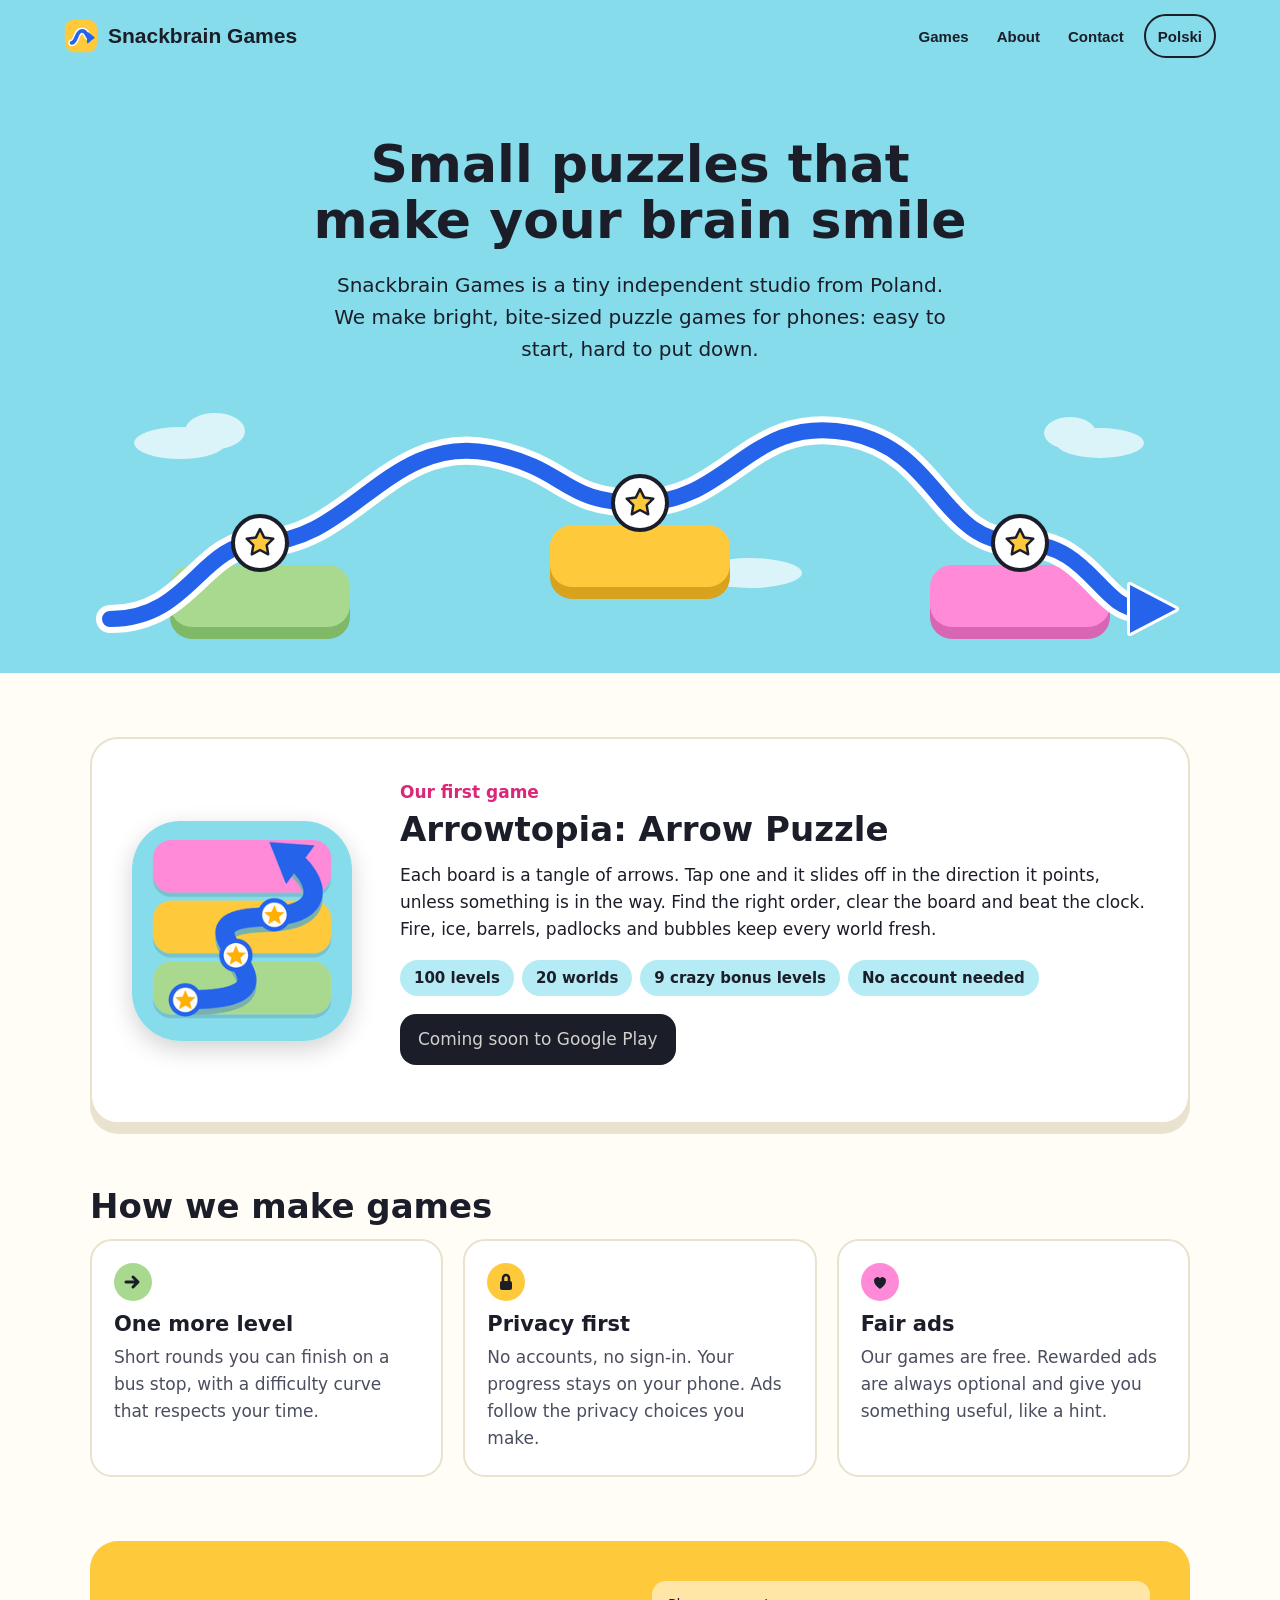
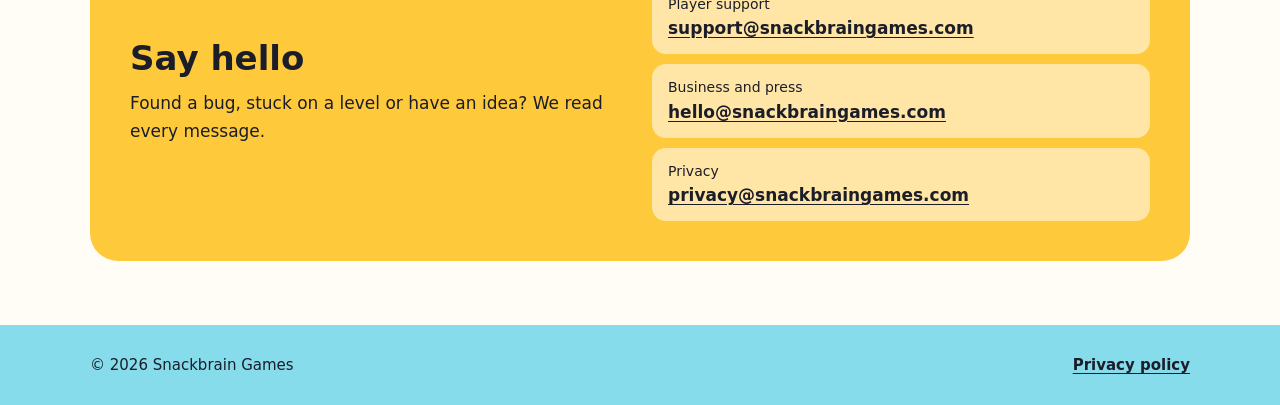
==== index.html @ 5afed2aa "Snackbrain Games website: home page, privacy policy (EN and PL), app-ads.txt placeholder Co-Authored" ====
<!DOCTYPE html>
<html lang="en">
<head>
<meta charset="utf-8">
<meta name="viewport" content="width=device-width, initial-scale=1">
<title>Snackbrain Games</title>
<meta name="description" content="Snackbrain Games makes small, friendly puzzle games for phones. Our first game: Arrowtopia: Arrow Puzzle.">
<link rel="icon" type="image/png" href="assets/favicon.png">
<link rel="stylesheet" href="assets/site.css">
</head>
<body>

<header class="top">
  <a class="brand" href="./">
    <svg viewBox="0 0 40 40" aria-hidden="true"><rect x="1" y="1" width="38" height="38" rx="11" fill="#FFC93C"/><path d="M9 28c6 0 5-14 12-14s5 8 9 8" fill="none" stroke="#fff" stroke-width="8" stroke-linecap="round"/><path d="M9 28c6 0 5-14 12-14s5 8 9 8" fill="none" stroke="#2563EB" stroke-width="4.5" stroke-linecap="round"/><path d="M28 16.5l7 5.5-7 5.5z" fill="#2563EB" stroke="#2563EB" stroke-width="2" stroke-linejoin="round"/></svg>
    Snackbrain Games
  </a>
  <nav aria-label="Main">
    <a href="#games"><span lang="en">Games</span><span lang="pl">Gry</span></a>
    <a href="#about"><span lang="en">About</span><span lang="pl">O nas</span></a>
    <a href="#contact"><span lang="en">Contact</span><span lang="pl">Kontakt</span></a>
    <button class="lang" id="lang" type="button"><span lang="en">Polski</span><span lang="pl">English</span></button>
  </nav>
</header>

<section class="hero">
  <h1><span lang="en">Small puzzles that make your brain smile</span><span lang="pl">Małe łamigłówki, przy których uśmiecha się mózg</span></h1>
  <p class="lead" lang="en">Snackbrain Games is a tiny independent studio from Poland. We make bright, bite-sized puzzle games for phones: easy to start, hard to put down.</p>
  <p class="lead" lang="pl">Snackbrain Games to małe, niezależne studio z Polski. Robimy kolorowe łamigłówki na telefon w małych porcjach: łatwo zacząć, trudno skończyć.</p>
  <svg class="map" viewBox="0 0 1100 300" role="img" aria-label="A winding blue cord connecting three game stages, ending in an arrow">
    <g fill="#fff" opacity=".7"><ellipse cx="90" cy="70" rx="46" ry="16"/><ellipse cx="125" cy="58" rx="30" ry="18"/><ellipse cx="660" cy="200" rx="52" ry="15"/><ellipse cx="1010" cy="70" rx="44" ry="15"/><ellipse cx="980" cy="60" rx="26" ry="16"/></g>
    <g>
      <rect x="80" y="200" width="180" height="66" rx="22" fill="#7FB866"/><rect x="80" y="192" width="180" height="62" rx="22" fill="#A9D98F"/>
      <rect x="460" y="160" width="180" height="66" rx="22" fill="#D9A21C"/><rect x="460" y="152" width="180" height="62" rx="22" fill="#FFC93C"/>
      <rect x="840" y="200" width="180" height="66" rx="22" fill="#D866B4"/><rect x="840" y="192" width="180" height="62" rx="22" fill="#FF8AD8"/>
    </g>
    <path class="cord" pathLength="1" d="M20,246 C100,246 110,170 170,170 C260,170 300,60 400,80 C480,96 470,130 550,130 C640,130 660,40 760,60 C850,78 850,170 930,170 C1000,170 1010,236 1050,236" fill="none" stroke="#fff" stroke-width="28" stroke-linecap="round"/>
    <path class="cord" pathLength="1" d="M20,246 C100,246 110,170 170,170 C260,170 300,60 400,80 C480,96 470,130 550,130 C640,130 660,40 760,60 C850,78 850,170 930,170 C1000,170 1010,236 1050,236" fill="none" stroke="#2563EB" stroke-width="16" stroke-linecap="round"/>
    <g class="tip"><path d="M1040,212 L1086,236 L1040,260 Z" fill="#2563EB" stroke="#fff" stroke-width="6" stroke-linejoin="round" paint-order="stroke"/></g>
    <defs><g id="node"><circle r="27" fill="#fff" stroke="#1B1D29" stroke-width="4"/><path d="M0,-14 L4.1,-5.6 13.3,-4.3 6.7,2.2 8.2,11.3 0,7 -8.2,11.3 -6.7,2.2 -13.3,-4.3 -4.1,-5.6Z" fill="#FFC93C" stroke="#1B1D29" stroke-width="2.5" stroke-linejoin="round"/></g></defs>
    <use href="#node" x="170" y="170"/><use href="#node" x="550" y="130"/><use href="#node" x="930" y="170"/>
  </svg>
</section>

<main>
<section class="band" id="games">
  <div class="wrap">
    <article class="game">
      <img src="assets/arrowtopia-icon-256.png" width="220" height="220" alt="Arrowtopia app icon">
      <div>
        <p class="kicker"><span lang="en">Our first game</span><span lang="pl">Nasza pierwsza gra</span></p>
        <h2>Arrowtopia: Arrow Puzzle</h2>
        <p lang="en">Each board is a tangle of arrows. Tap one and it slides off in the direction it points, unless something is in the way. Find the right order, clear the board and beat the clock. Fire, ice, barrels, padlocks and bubbles keep every world fresh.</p>
        <p lang="pl">Każda plansza to plątanina strzałek. Stuknij jedną, a wysunie się w kierunku, który wskazuje, chyba że coś stoi jej na drodze. Znajdź właściwą kolejność, wyczyść planszę i zdąż przed czasem. Ogień, lód, beczki, kłódki i bańki sprawiają, że każdy świat jest inny.</p>
        <ul class="chips">
          <li lang="en">100 levels</li><li lang="pl">100 poziomów</li>
          <li lang="en">20 worlds</li><li lang="pl">20 światów</li>
          <li lang="en">9 crazy bonus levels</li><li lang="pl">9 szalonych bonusów</li>
          <li lang="en">No account needed</li><li lang="pl">Bez zakładania konta</li>
        </ul>
        <p class="soon"><span lang="en">Coming soon to Google Play</span><span lang="pl">Wkrótce w Google Play</span></p>
      </div>
    </article>
  </div>
</section>

<section class="band" id="about" style="padding-top:0">
  <div class="wrap">
    <h2><span lang="en">How we make games</span><span lang="pl">Jak robimy gry</span></h2>
    <div class="cols">
      <div class="pill">
        <div class="dot" style="background:#A9D98F"><svg width="20" height="20" viewBox="0 0 20 20" aria-hidden="true"><path d="M3 10h11M10 5l5 5-5 5" fill="none" stroke="#1B1D29" stroke-width="3" stroke-linecap="round" stroke-linejoin="round"/></svg></div>
        <h3><span lang="en">One more level</span><span lang="pl">Jeszcze jeden poziom</span></h3>
        <p lang="en">Short rounds you can finish on a bus stop, with a difficulty curve that respects your time.</p>
        <p lang="pl">Krótkie rundy na jeden przystanek i poziom trudności, który szanuje Twój czas.</p>
      </div>
      <div class="pill">
        <div class="dot" style="background:#FFC93C"><svg width="20" height="20" viewBox="0 0 20 20" aria-hidden="true"><rect x="4" y="9" width="12" height="9" rx="2" fill="#1B1D29"/><path d="M7 9V6a3 3 0 0 1 6 0v3" fill="none" stroke="#1B1D29" stroke-width="2.5"/></svg></div>
        <h3><span lang="en">Privacy first</span><span lang="pl">Prywatność na pierwszym miejscu</span></h3>
        <p lang="en">No accounts, no sign-in. Your progress stays on your phone. Ads follow the privacy choices you make.</p>
        <p lang="pl">Bez kont i logowania. Postępy zostają na Twoim telefonie. Reklamy respektują Twoje wybory dotyczące prywatności.</p>
      </div>
      <div class="pill">
        <div class="dot" style="background:#FF8AD8"><svg width="20" height="20" viewBox="0 0 20 20" aria-hidden="true"><path d="M10 17s-6-3.8-6-8.2A3.3 3.3 0 0 1 10 6.6a3.3 3.3 0 0 1 6 2.2C16 13.2 10 17 10 17z" fill="#1B1D29"/></svg></div>
        <h3><span lang="en">Fair ads</span><span lang="pl">Uczciwe reklamy</span></h3>
        <p lang="en">Our games are free. Rewarded ads are always optional and give you something useful, like a hint.</p>
        <p lang="pl">Nasze gry są darmowe. Reklamy z nagrodą są zawsze opcjonalne i dają coś przydatnego, np. podpowiedź.</p>
      </div>
    </div>
  </div>
</section>

<section class="band" id="contact" style="padding-top:0">
  <div class="wrap contact">
    <div>
      <h2><span lang="en">Say hello</span><span lang="pl">Napisz do nas</span></h2>
      <p lang="en">Found a bug, stuck on a level or have an idea? We read every message.</p>
      <p lang="pl">Znalazłeś błąd, utknąłeś na poziomie albo masz pomysł? Czytamy każdą wiadomość.</p>
    </div>
    <div class="mail">
      <div><b lang="en">Player support</b><b lang="pl">Pomoc dla graczy</b><a href="mailto:support@snackbraingames.com">support@snackbraingames.com</a></div>
      <div><b lang="en">Business and press</b><b lang="pl">Współpraca i media</b><a href="mailto:hello@snackbraingames.com">hello@snackbraingames.com</a></div>
      <div><b lang="en">Privacy</b><b lang="pl">Prywatność</b><a href="mailto:privacy@snackbraingames.com">privacy@snackbraingames.com</a></div>
    </div>
  </div>
</section>
</main>

<footer>
  <div class="wrap">
    <span>© 2026 Snackbrain Games</span>
    <a href="privacy.html"><span lang="en">Privacy policy</span><span lang="pl">Polityka prywatności</span></a>
  </div>
</footer>

<script>
{
  const root = document.documentElement;
  let q = null;
  try { q = new URLSearchParams(location.search).get('lang'); } catch (e) {}
  const nav = (navigator.language || 'en').toLowerCase();
  const set = l => { root.lang = l; };
  set(q === 'pl' || q === 'en' ? q : nav.startsWith('pl') ? 'pl' : 'en');
  document.getElementById('lang').addEventListener('click', () => {
    set(root.lang === 'pl' ? 'en' : 'pl');
    try { history.replaceState(null, '', '?lang=' + root.lang + location.hash); } catch (e) {}
  });
}
</script>
</body>
</html>
---- assets/site.css ----
/*
VOICE: cheerful, small and honest, like the game itself: short sentences, no hype.
IDEA: the site behaves like Arrowtopia's level map: one blue cord winds through stops (game, about, contact).
PICTURE: a sky band with stage trays and a winding cord that draws itself and ends in an arrow tip.
COLOUR and TYPE: sky #86DCEB dominant, sunny #FFC93C support, pink #DB2777 accent, ink #1B1D29; Fredoka titles, Nunito text.
LAYOUT: full-width sky hero with a centred title above the map, then cream bands up to 1100px, stacked on phones.
*/
@font-face{font-family:Fredoka;font-weight:600;font-display:swap;src:url(../fonts/fredoka-latin-600-normal.woff2) format("woff2");unicode-range:U+0000-00FF,U+0131,U+0152-0153,U+02BB-02BC,U+02C6,U+02DA,U+02DC,U+0304,U+0308,U+0329,U+2000-206F,U+20AC,U+2122,U+2191,U+2193,U+2212,U+2215,U+FEFF,U+FFFD}
@font-face{font-family:Fredoka;font-weight:600;font-display:swap;src:url(../fonts/fredoka-latin-ext-600-normal.woff2) format("woff2");unicode-range:U+0100-02BA,U+02BD-02C5,U+02C7-02CC,U+02CE-02D7,U+02DD-02FF,U+0304,U+0308,U+0329,U+1D00-1DBF,U+1E00-1E9F,U+1EF2-1EFF,U+2020,U+20A0-20AB,U+20AD-20C0,U+2113,U+2C60-2C7F,U+A720-A7FF}
@font-face{font-family:Nunito;font-weight:400;font-display:swap;src:url(../fonts/nunito-latin-400-normal.woff2) format("woff2");unicode-range:U+0000-00FF,U+0131,U+0152-0153,U+02BB-02BC,U+02C6,U+02DA,U+02DC,U+0304,U+0308,U+0329,U+2000-206F,U+20AC,U+2122,U+2191,U+2193,U+2212,U+2215,U+FEFF,U+FFFD}
@font-face{font-family:Nunito;font-weight:400;font-display:swap;src:url(../fonts/nunito-latin-ext-400-normal.woff2) format("woff2");unicode-range:U+0100-02BA,U+02BD-02C5,U+02C7-02CC,U+02CE-02D7,U+02DD-02FF,U+0304,U+0308,U+0329,U+1D00-1DBF,U+1E00-1E9F,U+1EF2-1EFF,U+2020,U+20A0-20AB,U+20AD-20C0,U+2113,U+2C60-2C7F,U+A720-A7FF}
@font-face{font-family:Nunito;font-weight:700;font-display:swap;src:url(../fonts/nunito-latin-700-normal.woff2) format("woff2");unicode-range:U+0000-00FF,U+0131,U+0152-0153,U+02BB-02BC,U+02C6,U+02DA,U+02DC,U+0304,U+0308,U+0329,U+2000-206F,U+20AC,U+2122,U+2191,U+2193,U+2212,U+2215,U+FEFF,U+FFFD}
@font-face{font-family:Nunito;font-weight:700;font-display:swap;src:url(../fonts/nunito-latin-ext-700-normal.woff2) format("woff2");unicode-range:U+0100-02BA,U+02BD-02C5,U+02C7-02CC,U+02CE-02D7,U+02DD-02FF,U+0304,U+0308,U+0329,U+1D00-1DBF,U+1E00-1E9F,U+1EF2-1EFF,U+2020,U+20A0-20AB,U+20AD-20C0,U+2113,U+2C60-2C7F,U+A720-A7FF}

:root{color-scheme:light dark;
  --sky:light-dark(#86DCEB,#173F52);--sky2:light-dark(#B5EBF4,#1F5268);
  --bg:light-dark(#FFFDF6,#10202B);--card:light-dark(#fff,#18303D);--line:light-dark(#E8E2CF,#2A4757);
  --ink:light-dark(#1B1D29,#EEF6F8);--soft:light-dark(#4A4E5E,#B4C7CF);
  --sun:#FFC93C;--pink:light-dark(#DB2777,#FF7AB8);--blue:light-dark(#2563EB,#6FA0FF);--teal:#0F8F84;--green:#A9D98F}
:root[data-theme=light]{color-scheme:light}:root[data-theme=dark]{color-scheme:dark}
*{box-sizing:border-box;min-width:0}
html{scroll-padding-top:24px}
body{margin:0;background:var(--bg);color:var(--ink);font:17px/1.6 Nunito,ui-rounded,system-ui,sans-serif;overflow-x:clip}
h1,h2,h3{font-family:Fredoka,ui-rounded,system-ui,sans-serif;font-weight:600;line-height:1.08;text-wrap:balance;margin:0 0 .4em}
h1{font-size:clamp(34px,6vw,52px)}h2{font-size:clamp(26px,4vw,34px)}h3{font-size:21px}
p{margin:0 0 1em}a{color:var(--blue);text-underline-offset:3px}a:hover{color:var(--pink)}
:focus-visible{outline:3px solid var(--pink);outline-offset:3px;border-radius:6px}
.wrap{max-width:1100px;margin:0 auto}
.band{padding:clamp(32px,5vw,72px) max(5vw,16px)}

/* top bar */
.top{display:flex;align-items:center;justify-content:space-between;gap:12px;flex-wrap:wrap;padding:14px max(5vw,16px);background:var(--sky)}
.brand{display:flex;align-items:center;gap:10px;font:600 21px Fredoka,ui-rounded,sans-serif;color:var(--ink);text-decoration:none}
.brand svg{width:34px;height:34px;flex:none}
.top nav{display:flex;gap:4px;flex-wrap:wrap;align-items:center}
.top nav a,.lang{font:700 15px Nunito,sans-serif;color:var(--ink);text-decoration:none;padding:10px 12px;border-radius:999px;min-height:44px;display:inline-flex;align-items:center}
.top nav a:hover{background:var(--sky2);color:var(--ink)}
.lang{border:2px solid var(--ink);background:transparent;cursor:pointer;margin-left:4px}
.lang:hover{background:var(--ink);color:var(--sky)}

/* hero */
.hero{background:var(--sky);text-align:center;padding:clamp(28px,5vw,64px) max(5vw,16px) 0}
.hero p.lead{font-size:clamp(17px,2.2vw,20px);max-width:620px;margin:0 auto 8px;color:var(--ink)}
.map{display:block;width:100%;max-width:1100px;height:auto;margin:0 auto}
.cord{stroke-dasharray:1;stroke-dashoffset:0;animation:draw 2.4s ease-out both}
.tip{animation:pop .4s 2.2s ease-out both}
@keyframes draw{from{stroke-dashoffset:1}to{stroke-dashoffset:0}}
@keyframes pop{from{opacity:0;transform:translateX(-14px)}to{opacity:1;transform:none}}
@media (prefers-reduced-motion:reduce){.cord,.tip{animation:none}}

/* game */
.game{display:grid;grid-template-columns:minmax(0,220px) minmax(0,1fr);gap:clamp(20px,4vw,48px);align-items:center;background:var(--card);border:2px solid var(--line);border-radius:28px;padding:clamp(20px,4vw,40px);box-shadow:0 10px 0 var(--line)}
.game img{width:100%;max-width:220px;aspect-ratio:1;border-radius:22%;box-shadow:0 8px 24px rgb(0 0 0/.18);display:block;margin:0 auto}
.kicker{font-weight:700;color:var(--pink);margin:0 0 .3em}
.chips{display:flex;flex-wrap:wrap;gap:8px;margin:0 0 18px;padding:0;list-style:none}
.chips li{background:var(--sky2);border-radius:999px;padding:6px 14px;font-weight:700;font-size:15px;white-space:nowrap}
.soon{display:inline-flex;align-items:center;gap:10px;background:var(--ink);color:var(--bg);border-radius:16px;padding:12px 18px;font-weight:700;min-height:48px}
.soon span{font-weight:400;opacity:.8}

/* about and contact */
.cols{display:grid;grid-template-columns:repeat(3,minmax(0,1fr));gap:20px}
.pill{background:var(--card);border:2px solid var(--line);border-radius:22px;padding:22px}
.pill .dot{width:38px;height:38px;border-radius:50%;display:grid;place-items:center;margin-bottom:12px}
.pill p{color:var(--soft);margin:0}
.contact{background:var(--sun);color:#1B1D29;border-radius:28px;padding:clamp(22px,4vw,40px);display:grid;grid-template-columns:minmax(0,1fr) minmax(0,1fr);gap:24px;align-items:center}
.contact a{color:#1B1D29;font-weight:700}
.mail{display:grid;gap:10px}
.mail div{background:rgb(255 255 255/.55);border-radius:14px;padding:12px 16px}
.mail b{display:block;font-size:14px;font-weight:400}
.mail a{overflow-wrap:anywhere}

/* footer */
footer{background:var(--sky);padding:28px max(5vw,16px);font-size:15px}
footer .wrap{display:flex;justify-content:space-between;gap:12px;flex-wrap:wrap}
footer a{color:var(--ink);font-weight:700}

/* language switch */
html:not(.both):not([lang=pl]) [lang=pl]:not(html),html:not(.both)[lang=pl] [lang=en]:not(html){display:none!important}

/* policy page */
.doc{max-width:760px;margin:0 auto}
.doc h2{margin-top:1.6em}.doc h3{margin-top:1.3em}
.doc ul{padding-left:1.2em}.doc li{margin:.3em 0}
.summary{background:var(--sky2);border-radius:22px;padding:20px 24px;margin:20px 0}
.summary ul{margin:0}
.toc{display:flex;gap:8px;flex-wrap:wrap;margin:12px 0 0}
.toc a{background:var(--card);border:2px solid var(--line);border-radius:999px;padding:8px 16px;text-decoration:none;font-weight:700;color:var(--ink);min-height:44px;display:inline-flex;align-items:center}
.meta{color:var(--soft);font-size:15px}
hr{border:0;border-top:2px dashed var(--line);margin:56px 0}

@media (max-width:760px){
  .game{grid-template-columns:minmax(0,1fr);text-align:center}
  .chips{justify-content:center}
  .cols,.contact{grid-template-columns:minmax(0,1fr)}
}
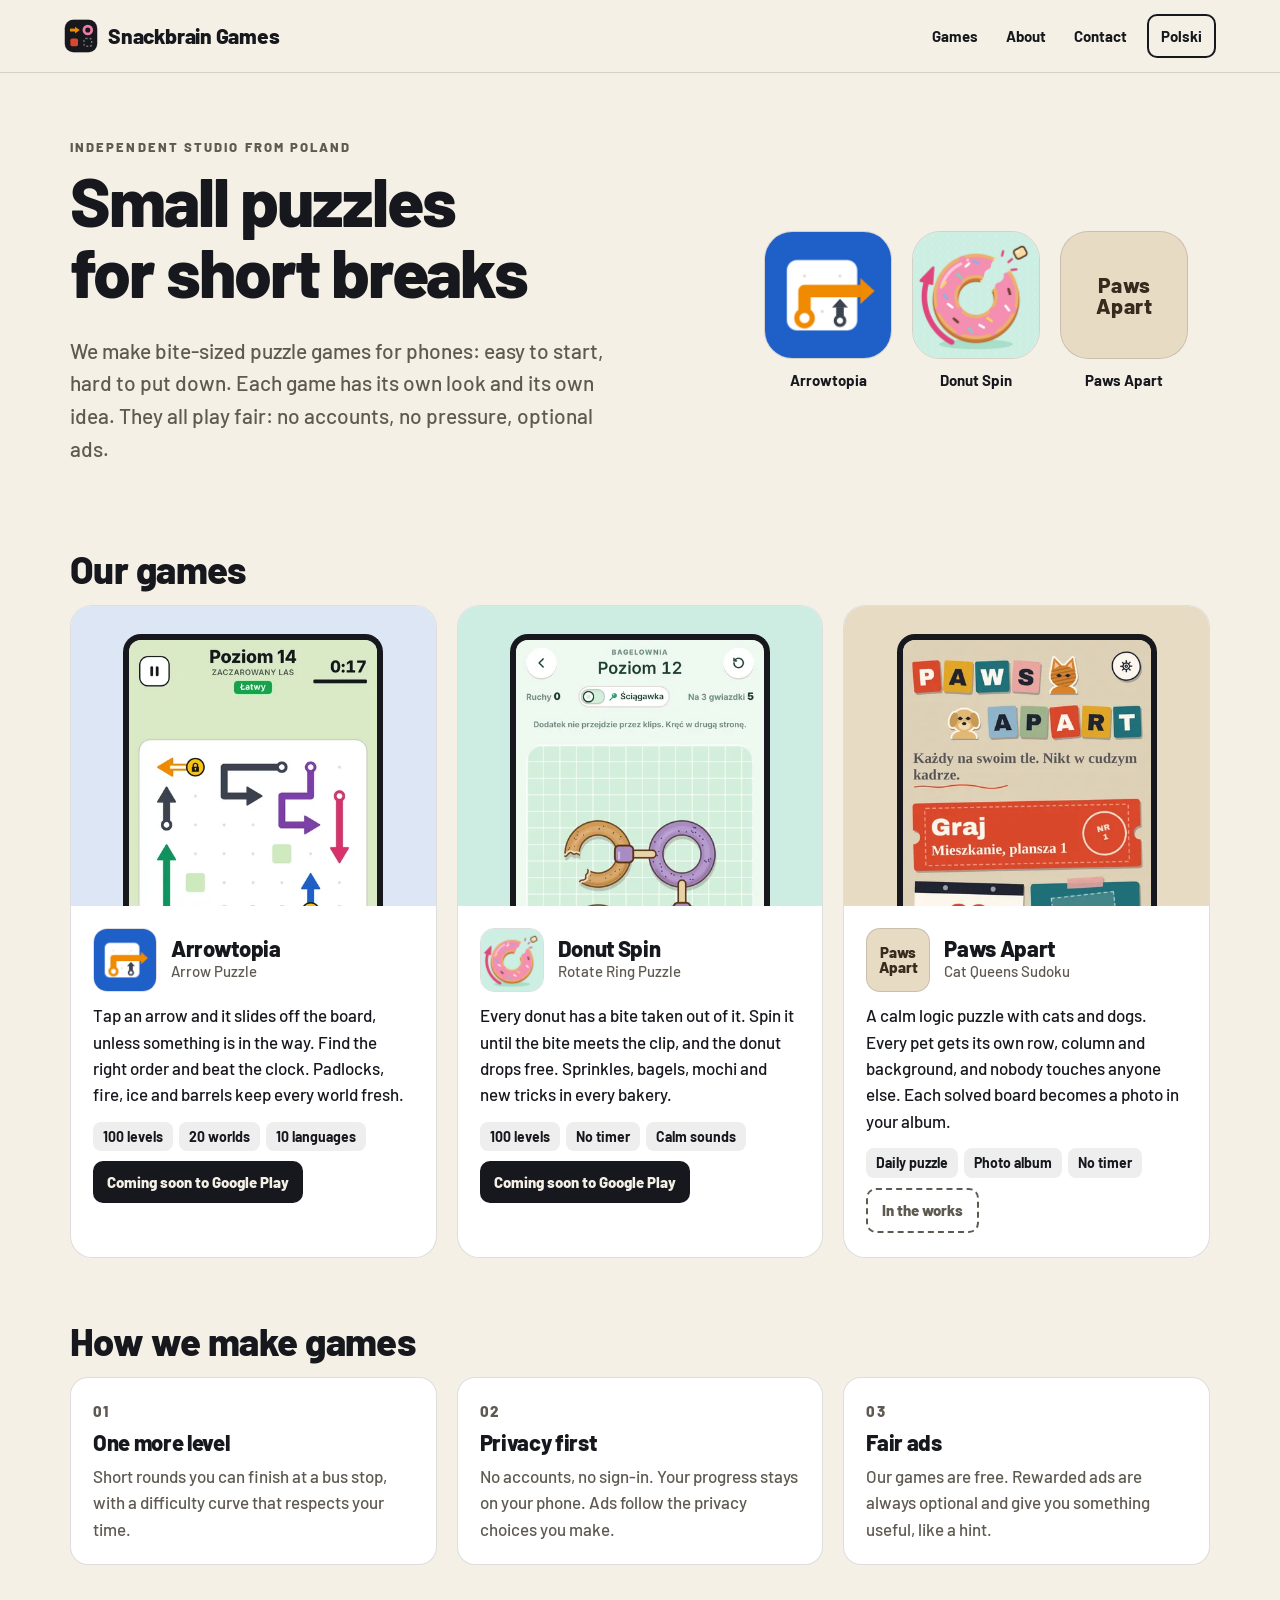
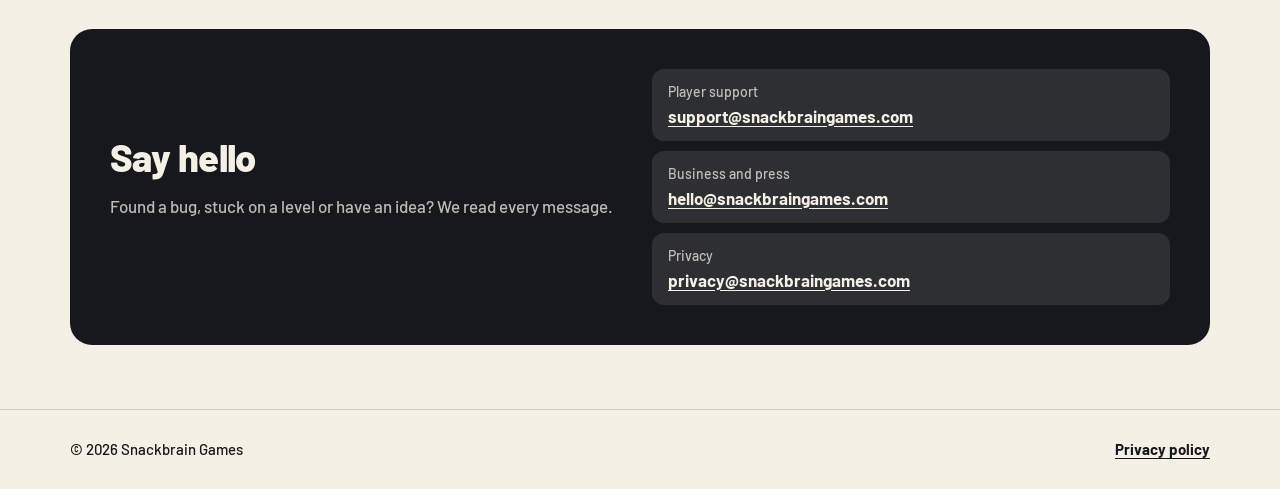
==== commit 48441517: "Studio site for three games: Arrowtopia, Donut Spin, Paws Apart; plain paper frame, each card in its" ====
--- a/index.html
+++ b/index.html
@@ -4,7 +4,7 @@
 <meta charset="utf-8">
 <meta name="viewport" content="width=device-width, initial-scale=1">
 <title>Snackbrain Games</title>
-<meta name="description" content="Snackbrain Games makes small, friendly puzzle games for phones. Our first game: Arrowtopia: Arrow Puzzle.">
+<meta name="description" content="Snackbrain Games makes small puzzle games for phones: Arrowtopia, Donut Spin and Paws Apart.">
 <link rel="icon" type="image/png" href="assets/favicon.png">
 <link rel="stylesheet" href="assets/site.css">
 </head>
@@ -12,7 +12,7 @@
 
 <header class="top">
   <a class="brand" href="./">
-    <svg viewBox="0 0 40 40" aria-hidden="true"><rect x="1" y="1" width="38" height="38" rx="11" fill="#FFC93C"/><path d="M9 28c6 0 5-14 12-14s5 8 9 8" fill="none" stroke="#fff" stroke-width="8" stroke-linecap="round"/><path d="M9 28c6 0 5-14 12-14s5 8 9 8" fill="none" stroke="#2563EB" stroke-width="4.5" stroke-linecap="round"/><path d="M28 16.5l7 5.5-7 5.5z" fill="#2563EB" stroke="#2563EB" stroke-width="2" stroke-linejoin="round"/></svg>
+    <svg viewBox="0 0 40 40" aria-hidden="true"><rect x="1" y="1" width="38" height="38" rx="10" fill="#16181D"/><path d="M7 13h7" stroke="#F08A00" stroke-width="3.4"/><path d="M13 9l5.5 4-5.5 4z" fill="#F08A00"/><circle cx="28" cy="13" r="4.6" fill="none" stroke="#F07AA6" stroke-width="3.2"/><rect x="7.5" y="23" width="9" height="9" rx="2" fill="#D9472F"/><rect x="23.5" y="23" width="9" height="9" rx="2" fill="none" stroke="#6B6F78" stroke-width="1.6" stroke-dasharray="2.4 2"/></svg>
     Snackbrain Games
   </a>
   <nav aria-label="Main">
@@ -23,44 +23,62 @@
   </nav>
 </header>
 
-<section class="hero">
-  <h1><span lang="en">Small puzzles that make your brain smile</span><span lang="pl">Małe łamigłówki, przy których uśmiecha się mózg</span></h1>
-  <p class="lead" lang="en">Snackbrain Games is a tiny independent studio from Poland. We make bright, bite-sized puzzle games for phones: easy to start, hard to put down.</p>
-  <p class="lead" lang="pl">Snackbrain Games to małe, niezależne studio z Polski. Robimy kolorowe łamigłówki na telefon w małych porcjach: łatwo zacząć, trudno skończyć.</p>
-  <svg class="map" viewBox="0 0 1100 300" role="img" aria-label="A winding blue cord connecting three game stages, ending in an arrow">
-    <g fill="#fff" opacity=".7"><ellipse cx="90" cy="70" rx="46" ry="16"/><ellipse cx="125" cy="58" rx="30" ry="18"/><ellipse cx="660" cy="200" rx="52" ry="15"/><ellipse cx="1010" cy="70" rx="44" ry="15"/><ellipse cx="980" cy="60" rx="26" ry="16"/></g>
-    <g>
-      <rect x="80" y="200" width="180" height="66" rx="22" fill="#7FB866"/><rect x="80" y="192" width="180" height="62" rx="22" fill="#A9D98F"/>
-      <rect x="460" y="160" width="180" height="66" rx="22" fill="#D9A21C"/><rect x="460" y="152" width="180" height="62" rx="22" fill="#FFC93C"/>
-      <rect x="840" y="200" width="180" height="66" rx="22" fill="#D866B4"/><rect x="840" y="192" width="180" height="62" rx="22" fill="#FF8AD8"/>
-    </g>
-    <path class="cord" pathLength="1" d="M20,246 C100,246 110,170 170,170 C260,170 300,60 400,80 C480,96 470,130 550,130 C640,130 660,40 760,60 C850,78 850,170 930,170 C1000,170 1010,236 1050,236" fill="none" stroke="#fff" stroke-width="28" stroke-linecap="round"/>
-    <path class="cord" pathLength="1" d="M20,246 C100,246 110,170 170,170 C260,170 300,60 400,80 C480,96 470,130 550,130 C640,130 660,40 760,60 C850,78 850,170 930,170 C1000,170 1010,236 1050,236" fill="none" stroke="#2563EB" stroke-width="16" stroke-linecap="round"/>
-    <g class="tip"><path d="M1040,212 L1086,236 L1040,260 Z" fill="#2563EB" stroke="#fff" stroke-width="6" stroke-linejoin="round" paint-order="stroke"/></g>
-    <defs><g id="node"><circle r="27" fill="#fff" stroke="#1B1D29" stroke-width="4"/><path d="M0,-14 L4.1,-5.6 13.3,-4.3 6.7,2.2 8.2,11.3 0,7 -8.2,11.3 -6.7,2.2 -13.3,-4.3 -4.1,-5.6Z" fill="#FFC93C" stroke="#1B1D29" stroke-width="2.5" stroke-linejoin="round"/></g></defs>
-    <use href="#node" x="170" y="170"/><use href="#node" x="550" y="130"/><use href="#node" x="930" y="170"/>
-  </svg>
+<main>
+<section class="band">
+  <div class="wrap hero">
+    <div>
+      <p class="kicker"><span lang="en">Independent studio from Poland</span><span lang="pl">Niezależne studio z Polski</span></p>
+      <h1><span lang="en">Small puzzles for short breaks</span><span lang="pl">Małe łamigłówki na krótkie przerwy</span></h1>
+      <p class="lead" lang="en">We make bite-sized puzzle games for phones: easy to start, hard to put down. Each game has its own look and its own idea. They all play fair: no accounts, no pressure, optional ads.</p>
+      <p class="lead" lang="pl">Robimy łamigłówki na telefon w małych porcjach: łatwo zacząć, trudno skończyć. Każda gra ma swój wygląd i swój pomysł. Wszystkie grają fair: bez kont, bez presji, reklamy z wyboru.</p>
+    </div>
+    <div class="shelf" aria-label="Our games">
+      <a href="#arrowtopia"><img src="assets/arrowtopia-icon-256.png" alt="">Arrowtopia</a>
+      <a href="#donutspin"><img src="assets/donutspin-icon-256.png" alt="">Donut Spin</a>
+      <a href="#pawsapart"><span class="tile">Paws<br>Apart</span>Paws Apart</a>
+    </div>
+  </div>
 </section>
 
-<main>
-<section class="band" id="games">
+<section class="band" id="games" style="padding-top:0">
   <div class="wrap">
-    <article class="game">
-      <img src="assets/arrowtopia-icon-256.png" width="220" height="220" alt="Arrowtopia app icon">
-      <div>
-        <p class="kicker"><span lang="en">Our first game</span><span lang="pl">Nasza pierwsza gra</span></p>
-        <h2>Arrowtopia: Arrow Puzzle</h2>
-        <p lang="en">Each board is a tangle of arrows. Tap one and it slides off in the direction it points, unless something is in the way. Find the right order, clear the board and beat the clock. Fire, ice, barrels, padlocks and bubbles keep every world fresh.</p>
-        <p lang="pl">Każda plansza to plątanina strzałek. Stuknij jedną, a wysunie się w kierunku, który wskazuje, chyba że coś stoi jej na drodze. Znajdź właściwą kolejność, wyczyść planszę i zdąż przed czasem. Ogień, lód, beczki, kłódki i bańki sprawiają, że każdy świat jest inny.</p>
-        <ul class="chips">
-          <li lang="en">100 levels</li><li lang="pl">100 poziomów</li>
-          <li lang="en">20 worlds</li><li lang="pl">20 światów</li>
-          <li lang="en">9 crazy bonus levels</li><li lang="pl">9 szalonych bonusów</li>
-          <li lang="en">No account needed</li><li lang="pl">Bez zakładania konta</li>
-        </ul>
-        <p class="soon"><span lang="en">Coming soon to Google Play</span><span lang="pl">Wkrótce w Google Play</span></p>
-      </div>
-    </article>
+    <h2><span lang="en">Our games</span><span lang="pl">Nasze gry</span></h2>
+    <div class="games">
+
+      <article class="game" id="arrowtopia" style="--g:#DCE6F4">
+        <div class="stage"><img class="shot" src="assets/arrowtopia-shot.webp" width="390" height="650" alt="Arrowtopia: a board of coloured arrows, padlocks and keys"></div>
+        <div class="body">
+          <div class="head"><img src="assets/arrowtopia-icon-256.png" width="64" height="64" alt=""><div><h3>Arrowtopia</h3><p class="sub">Arrow Puzzle</p></div></div>
+          <p lang="en">Tap an arrow and it slides off the board, unless something is in the way. Find the right order and beat the clock. Padlocks, fire, ice and barrels keep every world fresh.</p>
+          <p lang="pl">Stuknij strzałkę, a wyleci z planszy, chyba że coś stoi jej na drodze. Znajdź właściwą kolejność i zdąż przed czasem. Kłódki, ogień, lód i beczki sprawiają, że każdy świat jest inny.</p>
+          <ul class="chips"><li lang="en">100 levels</li><li lang="pl">100 poziomów</li><li lang="en">20 worlds</li><li lang="pl">20 światów</li><li lang="en">10 languages</li><li lang="pl">10 języków</li></ul>
+          <p class="status soon"><span lang="en">Coming soon to Google Play</span><span lang="pl">Wkrótce w Google Play</span></p>
+        </div>
+      </article>
+
+      <article class="game" id="donutspin" style="--g:#CDEDE3">
+        <div class="stage"><img class="shot" src="assets/donutspin-shot.webp" width="390" height="650" alt="Donut Spin: donuts held by clips on a mint board"></div>
+        <div class="body">
+          <div class="head"><img src="assets/donutspin-icon-256.png" width="64" height="64" alt=""><div><h3>Donut Spin</h3><p class="sub">Rotate Ring Puzzle</p></div></div>
+          <p lang="en">Every donut has a bite taken out of it. Spin it until the bite meets the clip, and the donut drops free. Sprinkles, bagels, mochi and new tricks in every bakery.</p>
+          <p lang="pl">Każdy pączek jest nadgryziony. Kręć nim, aż ugryzienie trafi na klips, a pączek się uwolni. Posypki, bajgle, mochi i nowe sztuczki w każdej piekarni.</p>
+          <ul class="chips"><li lang="en">100 levels</li><li lang="pl">100 poziomów</li><li lang="en">No timer</li><li lang="pl">Bez zegara</li><li lang="en">Calm sounds</li><li lang="pl">Spokojne dźwięki</li></ul>
+          <p class="status soon"><span lang="en">Coming soon to Google Play</span><span lang="pl">Wkrótce w Google Play</span></p>
+        </div>
+      </article>
+
+      <article class="game" id="pawsapart" style="--g:#E7DBC4">
+        <div class="stage"><img class="shot" src="assets/pawsapart-shot.webp" width="390" height="650" alt="Paws Apart: the paper cut-out start screen with a cat and a dog"></div>
+        <div class="body">
+          <div class="head"><span class="tile">Paws<br>Apart</span><div><h3>Paws Apart</h3><p class="sub">Cat Queens Sudoku</p></div></div>
+          <p lang="en">A calm logic puzzle with cats and dogs. Every pet gets its own row, column and background, and nobody touches anyone else. Each solved board becomes a photo in your album.</p>
+          <p lang="pl">Spokojna łamigłówka logiczna z kotami i psami. Każdy zwierzak dostaje swój wiersz, kolumnę i tło, i nikt nikogo nie dotyka. Każda rozwiązana plansza staje się zdjęciem w albumie.</p>
+          <ul class="chips"><li lang="en">Daily puzzle</li><li lang="pl">Zagadka dnia</li><li lang="en">Photo album</li><li lang="pl">Album zdjęć</li><li lang="en">No timer</li><li lang="pl">Bez zegara</li></ul>
+          <p class="status dev"><span lang="en">In the works</span><span lang="pl">W przygotowaniu</span></p>
+        </div>
+      </article>
+
+    </div>
   </div>
 </section>
 
@@ -69,19 +87,19 @@
     <h2><span lang="en">How we make games</span><span lang="pl">Jak robimy gry</span></h2>
     <div class="cols">
       <div class="pill">
-        <div class="dot" style="background:#A9D98F"><svg width="20" height="20" viewBox="0 0 20 20" aria-hidden="true"><path d="M3 10h11M10 5l5 5-5 5" fill="none" stroke="#1B1D29" stroke-width="3" stroke-linecap="round" stroke-linejoin="round"/></svg></div>
+        <div class="num">01</div>
         <h3><span lang="en">One more level</span><span lang="pl">Jeszcze jeden poziom</span></h3>
-        <p lang="en">Short rounds you can finish on a bus stop, with a difficulty curve that respects your time.</p>
+        <p lang="en">Short rounds you can finish at a bus stop, with a difficulty curve that respects your time.</p>
         <p lang="pl">Krótkie rundy na jeden przystanek i poziom trudności, który szanuje Twój czas.</p>
       </div>
       <div class="pill">
-        <div class="dot" style="background:#FFC93C"><svg width="20" height="20" viewBox="0 0 20 20" aria-hidden="true"><rect x="4" y="9" width="12" height="9" rx="2" fill="#1B1D29"/><path d="M7 9V6a3 3 0 0 1 6 0v3" fill="none" stroke="#1B1D29" stroke-width="2.5"/></svg></div>
+        <div class="num">02</div>
         <h3><span lang="en">Privacy first</span><span lang="pl">Prywatność na pierwszym miejscu</span></h3>
         <p lang="en">No accounts, no sign-in. Your progress stays on your phone. Ads follow the privacy choices you make.</p>
         <p lang="pl">Bez kont i logowania. Postępy zostają na Twoim telefonie. Reklamy respektują Twoje wybory dotyczące prywatności.</p>
       </div>
       <div class="pill">
-        <div class="dot" style="background:#FF8AD8"><svg width="20" height="20" viewBox="0 0 20 20" aria-hidden="true"><path d="M10 17s-6-3.8-6-8.2A3.3 3.3 0 0 1 10 6.6a3.3 3.3 0 0 1 6 2.2C16 13.2 10 17 10 17z" fill="#1B1D29"/></svg></div>
+        <div class="num">03</div>
         <h3><span lang="en">Fair ads</span><span lang="pl">Uczciwe reklamy</span></h3>
         <p lang="en">Our games are free. Rewarded ads are always optional and give you something useful, like a hint.</p>
         <p lang="pl">Nasze gry są darmowe. Reklamy z nagrodą są zawsze opcjonalne i dają coś przydatnego, np. podpowiedź.</p>
--- a/assets/site.css
+++ b/assets/site.css
@@ -1,95 +1,104 @@
 /*
-VOICE: cheerful, small and honest, like the game itself: short sentences, no hype.
-IDEA: the site behaves like Arrowtopia's level map: one blue cord winds through stops (game, about, contact).
-PICTURE: a sky band with stage trays and a winding cord that draws itself and ends in an arrow tip.
-COLOUR and TYPE: sky #86DCEB dominant, sunny #FFC93C support, pink #DB2777 accent, ink #1B1D29; Fredoka titles, Nunito text.
-LAYOUT: full-width sky hero with a centred title above the map, then cream bands up to 1100px, stacked on phones.
+VOICE: small and honest, short sentences, no hype. The studio stays quiet so each game can show its own face.
+IDEA: a shelf. A plain paper page, and on it one card per game, each card in that game's own colours and pictures.
+PICTURE: real icons and real screenshots of the games; no illustrations of the studio's own.
+COLOUR: paper #F4F0E6, ink #16181D, white cards; colour comes only from the games (Arrowtopia blue, Donut Spin mint, Paws Apart kraft).
+TYPE: Barlow for everything, 800 for titles, 500 for text.
+LAYOUT: top bar, headline with the three icons, three game cards (stacked on phones), how we work, contact, footer.
 */
-@font-face{font-family:Fredoka;font-weight:600;font-display:swap;src:url(../fonts/fredoka-latin-600-normal.woff2) format("woff2");unicode-range:U+0000-00FF,U+0131,U+0152-0153,U+02BB-02BC,U+02C6,U+02DA,U+02DC,U+0304,U+0308,U+0329,U+2000-206F,U+20AC,U+2122,U+2191,U+2193,U+2212,U+2215,U+FEFF,U+FFFD}
-@font-face{font-family:Fredoka;font-weight:600;font-display:swap;src:url(../fonts/fredoka-latin-ext-600-normal.woff2) format("woff2");unicode-range:U+0100-02BA,U+02BD-02C5,U+02C7-02CC,U+02CE-02D7,U+02DD-02FF,U+0304,U+0308,U+0329,U+1D00-1DBF,U+1E00-1E9F,U+1EF2-1EFF,U+2020,U+20A0-20AB,U+20AD-20C0,U+2113,U+2C60-2C7F,U+A720-A7FF}
-@font-face{font-family:Nunito;font-weight:400;font-display:swap;src:url(../fonts/nunito-latin-400-normal.woff2) format("woff2");unicode-range:U+0000-00FF,U+0131,U+0152-0153,U+02BB-02BC,U+02C6,U+02DA,U+02DC,U+0304,U+0308,U+0329,U+2000-206F,U+20AC,U+2122,U+2191,U+2193,U+2212,U+2215,U+FEFF,U+FFFD}
-@font-face{font-family:Nunito;font-weight:400;font-display:swap;src:url(../fonts/nunito-latin-ext-400-normal.woff2) format("woff2");unicode-range:U+0100-02BA,U+02BD-02C5,U+02C7-02CC,U+02CE-02D7,U+02DD-02FF,U+0304,U+0308,U+0329,U+1D00-1DBF,U+1E00-1E9F,U+1EF2-1EFF,U+2020,U+20A0-20AB,U+20AD-20C0,U+2113,U+2C60-2C7F,U+A720-A7FF}
-@font-face{font-family:Nunito;font-weight:700;font-display:swap;src:url(../fonts/nunito-latin-700-normal.woff2) format("woff2");unicode-range:U+0000-00FF,U+0131,U+0152-0153,U+02BB-02BC,U+02C6,U+02DA,U+02DC,U+0304,U+0308,U+0329,U+2000-206F,U+20AC,U+2122,U+2191,U+2193,U+2212,U+2215,U+FEFF,U+FFFD}
-@font-face{font-family:Nunito;font-weight:700;font-display:swap;src:url(../fonts/nunito-latin-ext-700-normal.woff2) format("woff2");unicode-range:U+0100-02BA,U+02BD-02C5,U+02C7-02CC,U+02CE-02D7,U+02DD-02FF,U+0304,U+0308,U+0329,U+1D00-1DBF,U+1E00-1E9F,U+1EF2-1EFF,U+2020,U+20A0-20AB,U+20AD-20C0,U+2113,U+2C60-2C7F,U+A720-A7FF}
+@font-face{font-family:Barlow;font-weight:500;font-display:swap;src:url(../fonts/barlow-latin-500-normal.woff2) format("woff2");unicode-range:U+0000-00FF,U+0131,U+0152-0153,U+02BB-02BC,U+02C6,U+02DA,U+02DC,U+0304,U+0308,U+0329,U+2000-206F,U+20AC,U+2122,U+2191,U+2193,U+2212,U+2215,U+FEFF,U+FFFD}
+@font-face{font-family:Barlow;font-weight:500;font-display:swap;src:url(../fonts/barlow-latin-ext-500-normal.woff2) format("woff2");unicode-range:U+0100-02BA,U+02BD-02C5,U+02C7-02CC,U+02CE-02D7,U+02DD-02FF,U+0304,U+0308,U+0329,U+1D00-1DBF,U+1E00-1E9F,U+1EF2-1EFF,U+2020,U+20A0-20AB,U+20AD-20C0,U+2113,U+2C60-2C7F,U+A720-A7FF}
+@font-face{font-family:Barlow;font-weight:700;font-display:swap;src:url(../fonts/barlow-latin-700-normal.woff2) format("woff2");unicode-range:U+0000-00FF,U+0131,U+0152-0153,U+02BB-02BC,U+02C6,U+02DA,U+02DC,U+0304,U+0308,U+0329,U+2000-206F,U+20AC,U+2122,U+2191,U+2193,U+2212,U+2215,U+FEFF,U+FFFD}
+@font-face{font-family:Barlow;font-weight:700;font-display:swap;src:url(../fonts/barlow-latin-ext-700-normal.woff2) format("woff2");unicode-range:U+0100-02BA,U+02BD-02C5,U+02C7-02CC,U+02CE-02D7,U+02DD-02FF,U+0304,U+0308,U+0329,U+1D00-1DBF,U+1E00-1E9F,U+1EF2-1EFF,U+2020,U+20A0-20AB,U+20AD-20C0,U+2113,U+2C60-2C7F,U+A720-A7FF}
+@font-face{font-family:Barlow;font-weight:800;font-display:swap;src:url(../fonts/barlow-latin-800-normal.woff2) format("woff2");unicode-range:U+0000-00FF,U+0131,U+0152-0153,U+02BB-02BC,U+02C6,U+02DA,U+02DC,U+0304,U+0308,U+0329,U+2000-206F,U+20AC,U+2122,U+2191,U+2193,U+2212,U+2215,U+FEFF,U+FFFD}
+@font-face{font-family:Barlow;font-weight:800;font-display:swap;src:url(../fonts/barlow-latin-ext-800-normal.woff2) format("woff2");unicode-range:U+0100-02BA,U+02BD-02C5,U+02C7-02CC,U+02CE-02D7,U+02DD-02FF,U+0304,U+0308,U+0329,U+1D00-1DBF,U+1E00-1E9F,U+1EF2-1EFF,U+2020,U+20A0-20AB,U+20AD-20C0,U+2113,U+2C60-2C7F,U+A720-A7FF}
 
 :root{color-scheme:light dark;
-  --sky:light-dark(#86DCEB,#173F52);--sky2:light-dark(#B5EBF4,#1F5268);
-  --bg:light-dark(#FFFDF6,#10202B);--card:light-dark(#fff,#18303D);--line:light-dark(#E8E2CF,#2A4757);
-  --ink:light-dark(#1B1D29,#EEF6F8);--soft:light-dark(#4A4E5E,#B4C7CF);
-  --sun:#FFC93C;--pink:light-dark(#DB2777,#FF7AB8);--blue:light-dark(#2563EB,#6FA0FF);--teal:#0F8F84;--green:#A9D98F}
+  --bg:light-dark(#F4F0E6,#14161B);--card:light-dark(#FFFFFF,#1E2127);--line:light-dark(rgb(22 24 29/.14),rgb(238 234 224/.16));
+  --ink:light-dark(#16181D,#EEEAE0);--soft:light-dark(#5E5A52,#A7A398);--accent:light-dark(#1F5FC8,#5B92F0)}
 :root[data-theme=light]{color-scheme:light}:root[data-theme=dark]{color-scheme:dark}
 *{box-sizing:border-box;min-width:0}
 html{scroll-padding-top:24px}
-body{margin:0;background:var(--bg);color:var(--ink);font:17px/1.6 Nunito,ui-rounded,system-ui,sans-serif;overflow-x:clip}
-h1,h2,h3{font-family:Fredoka,ui-rounded,system-ui,sans-serif;font-weight:600;line-height:1.08;text-wrap:balance;margin:0 0 .4em}
-h1{font-size:clamp(34px,6vw,52px)}h2{font-size:clamp(26px,4vw,34px)}h3{font-size:21px}
-p{margin:0 0 1em}a{color:var(--blue);text-underline-offset:3px}a:hover{color:var(--pink)}
-:focus-visible{outline:3px solid var(--pink);outline-offset:3px;border-radius:6px}
-.wrap{max-width:1100px;margin:0 auto}
+body{margin:0;background:var(--bg);color:var(--ink);font:500 17px/1.55 Barlow,system-ui,sans-serif;overflow-x:clip}
+h1,h2,h3{font-weight:800;line-height:1.05;letter-spacing:-.015em;text-wrap:balance;margin:0 0 .4em}
+h1{font-size:clamp(38px,6.5vw,68px);letter-spacing:-.03em}h2{font-size:clamp(28px,4vw,38px)}h3{font-size:22px}
+p{margin:0 0 1em}a{color:var(--accent);text-underline-offset:3px;font-weight:700}a:hover{color:var(--ink)}
+:focus-visible{outline:3px solid var(--accent);outline-offset:3px;border-radius:6px}
+.wrap{max-width:1140px;margin:0 auto}
 .band{padding:clamp(32px,5vw,72px) max(5vw,16px)}
+.kicker{font-size:13px;font-weight:800;letter-spacing:.16em;text-transform:uppercase;color:var(--soft);margin:0 0 .6em}
 
 /* top bar */
-.top{display:flex;align-items:center;justify-content:space-between;gap:12px;flex-wrap:wrap;padding:14px max(5vw,16px);background:var(--sky)}
-.brand{display:flex;align-items:center;gap:10px;font:600 21px Fredoka,ui-rounded,sans-serif;color:var(--ink);text-decoration:none}
+.top{display:flex;align-items:center;justify-content:space-between;gap:12px;flex-wrap:wrap;padding:14px max(5vw,16px);border-bottom:1.5px solid var(--line)}
+.brand{display:flex;align-items:center;gap:10px;font-weight:800;font-size:21px;letter-spacing:-.01em;color:var(--ink);text-decoration:none}
 .brand svg{width:34px;height:34px;flex:none}
 .top nav{display:flex;gap:4px;flex-wrap:wrap;align-items:center}
-.top nav a,.lang{font:700 15px Nunito,sans-serif;color:var(--ink);text-decoration:none;padding:10px 12px;border-radius:999px;min-height:44px;display:inline-flex;align-items:center}
-.top nav a:hover{background:var(--sky2);color:var(--ink)}
+.top nav a,.lang{font:700 15px Barlow,sans-serif;color:var(--ink);text-decoration:none;padding:10px 12px;border-radius:10px;min-height:44px;display:inline-flex;align-items:center}
+.top nav a:hover{background:var(--line)}
 .lang{border:2px solid var(--ink);background:transparent;cursor:pointer;margin-left:4px}
-.lang:hover{background:var(--ink);color:var(--sky)}
+.lang:hover{background:var(--ink);color:var(--bg)}
 
 /* hero */
-.hero{background:var(--sky);text-align:center;padding:clamp(28px,5vw,64px) max(5vw,16px) 0}
-.hero p.lead{font-size:clamp(17px,2.2vw,20px);max-width:620px;margin:0 auto 8px;color:var(--ink)}
-.map{display:block;width:100%;max-width:1100px;height:auto;margin:0 auto}
-.cord{stroke-dasharray:1;stroke-dashoffset:0;animation:draw 2.4s ease-out both}
-.tip{animation:pop .4s 2.2s ease-out both}
-@keyframes draw{from{stroke-dashoffset:1}to{stroke-dashoffset:0}}
-@keyframes pop{from{opacity:0;transform:translateX(-14px)}to{opacity:1;transform:none}}
-@media (prefers-reduced-motion:reduce){.cord,.tip{animation:none}}
+.hero{display:grid;grid-template-columns:minmax(0,1.3fr) minmax(0,1fr);gap:clamp(24px,5vw,64px);align-items:center}
+.hero .lead{font-size:clamp(18px,2.2vw,21px);color:var(--soft);max-width:560px}
+.shelf{display:flex;gap:clamp(12px,2vw,20px);justify-content:center}
+.shelf a{display:flex;flex-direction:column;align-items:center;gap:10px;text-decoration:none;color:var(--ink);font-weight:700;font-size:15px;text-align:center}
+.shelf img,.shelf .tile{width:clamp(84px,11vw,128px);aspect-ratio:1;border-radius:22%;display:block;border:1.5px solid var(--line)}
+.shelf .tile{display:grid;place-items:center;background:#E7DBC4;color:#3A2A1E;font-weight:800;font-size:clamp(16px,2vw,21px);line-height:1;letter-spacing:.02em}
 
-/* game */
-.game{display:grid;grid-template-columns:minmax(0,220px) minmax(0,1fr);gap:clamp(20px,4vw,48px);align-items:center;background:var(--card);border:2px solid var(--line);border-radius:28px;padding:clamp(20px,4vw,40px);box-shadow:0 10px 0 var(--line)}
-.game img{width:100%;max-width:220px;aspect-ratio:1;border-radius:22%;box-shadow:0 8px 24px rgb(0 0 0/.18);display:block;margin:0 auto}
-.kicker{font-weight:700;color:var(--pink);margin:0 0 .3em}
-.chips{display:flex;flex-wrap:wrap;gap:8px;margin:0 0 18px;padding:0;list-style:none}
-.chips li{background:var(--sky2);border-radius:999px;padding:6px 14px;font-weight:700;font-size:15px;white-space:nowrap}
-.soon{display:inline-flex;align-items:center;gap:10px;background:var(--ink);color:var(--bg);border-radius:16px;padding:12px 18px;font-weight:700;min-height:48px}
-.soon span{font-weight:400;opacity:.8}
+/* game cards */
+.games{display:grid;grid-template-columns:repeat(3,minmax(0,1fr));gap:20px}
+.game{background:var(--card);border:1.5px solid var(--line);border-radius:22px;overflow:hidden;display:flex;flex-direction:column}
+.game .stage{position:relative;height:300px;overflow:hidden;background:var(--g);display:flex;justify-content:center;padding-top:28px}
+.game .stage img.shot{width:72%;max-width:260px;height:auto;align-self:flex-start;border-radius:18px 18px 0 0;border:6px solid #16181D;border-bottom:0;display:block}
+.game .body{padding:22px 22px 24px;display:flex;flex-direction:column;gap:10px;flex:1}
+.game .head{display:flex;align-items:center;gap:14px}
+.game .head img,.game .head .tile{width:64px;height:64px;border-radius:22%;flex:none;border:1.5px solid var(--line)}
+.game .head .tile{display:grid;place-items:center;background:var(--g);color:#3A2A1E;font-weight:800;font-size:15px;text-align:center;line-height:1}
+.game h3{margin:0}
+.game .sub{color:var(--soft);font-size:15px;margin:0}
+.game p{margin:0;color:var(--ink)}
+.chips{display:flex;flex-wrap:wrap;gap:6px;margin:4px 0 0;padding:0;list-style:none}
+.chips li{background:color-mix(in srgb,var(--ink) 7%,transparent);border-radius:8px;padding:4px 10px;font-weight:700;font-size:14px;white-space:nowrap}
+.status{margin-top:auto;align-self:flex-start;display:inline-flex;align-items:center;gap:8px;border-radius:10px;padding:9px 14px;font-weight:800;font-size:15px;min-height:42px}
+.status.soon{background:var(--ink);color:var(--bg)}
+.status.dev{border:2px dashed var(--soft);color:var(--soft)}
 
 /* about and contact */
 .cols{display:grid;grid-template-columns:repeat(3,minmax(0,1fr));gap:20px}
-.pill{background:var(--card);border:2px solid var(--line);border-radius:22px;padding:22px}
-.pill .dot{width:38px;height:38px;border-radius:50%;display:grid;place-items:center;margin-bottom:12px}
+.pill{background:var(--card);border:1.5px solid var(--line);border-radius:18px;padding:22px}
+.pill .num{font-weight:800;font-size:15px;color:var(--soft);margin-bottom:8px;letter-spacing:.08em}
 .pill p{color:var(--soft);margin:0}
-.contact{background:var(--sun);color:#1B1D29;border-radius:28px;padding:clamp(22px,4vw,40px);display:grid;grid-template-columns:minmax(0,1fr) minmax(0,1fr);gap:24px;align-items:center}
-.contact a{color:#1B1D29;font-weight:700}
+.contact{background:var(--ink);color:var(--bg);border-radius:22px;padding:clamp(22px,4vw,40px);display:grid;grid-template-columns:minmax(0,1fr) minmax(0,1fr);gap:24px;align-items:center}
+.contact p{color:color-mix(in srgb,var(--bg) 75%,transparent)}
+.contact a{color:var(--bg)}
 .mail{display:grid;gap:10px}
-.mail div{background:rgb(255 255 255/.55);border-radius:14px;padding:12px 16px}
-.mail b{display:block;font-size:14px;font-weight:400}
+.mail div{background:color-mix(in srgb,var(--bg) 10%,transparent);border-radius:12px;padding:12px 16px}
+.mail b{display:block;font-size:14px;font-weight:500;opacity:.75}
 .mail a{overflow-wrap:anywhere}
 
 /* footer */
-footer{background:var(--sky);padding:28px max(5vw,16px);font-size:15px}
+footer{border-top:1.5px solid var(--line);padding:28px max(5vw,16px);font-size:15px}
 footer .wrap{display:flex;justify-content:space-between;gap:12px;flex-wrap:wrap}
-footer a{color:var(--ink);font-weight:700}
+footer a{color:var(--ink)}
 
 /* language switch */
 html:not(.both):not([lang=pl]) [lang=pl]:not(html),html:not(.both)[lang=pl] [lang=en]:not(html){display:none!important}
 
 /* policy page */
 .doc{max-width:760px;margin:0 auto}
-.doc h2{margin-top:1.6em}.doc h3{margin-top:1.3em}
+.doc h2{margin-top:1.6em;font-size:clamp(24px,3vw,30px)}.doc h3{margin-top:1.3em}
 .doc ul{padding-left:1.2em}.doc li{margin:.3em 0}
-.summary{background:var(--sky2);border-radius:22px;padding:20px 24px;margin:20px 0}
+.summary{background:var(--card);border:1.5px solid var(--line);border-radius:18px;padding:20px 24px;margin:20px 0}
 .summary ul{margin:0}
 .toc{display:flex;gap:8px;flex-wrap:wrap;margin:12px 0 0}
-.toc a{background:var(--card);border:2px solid var(--line);border-radius:999px;padding:8px 16px;text-decoration:none;font-weight:700;color:var(--ink);min-height:44px;display:inline-flex;align-items:center}
+.toc a{background:var(--card);border:2px solid var(--ink);border-radius:10px;padding:8px 16px;text-decoration:none;font-weight:700;color:var(--ink);min-height:44px;display:inline-flex;align-items:center}
 .meta{color:var(--soft);font-size:15px}
-hr{border:0;border-top:2px dashed var(--line);margin:56px 0}
+hr{border:0;border-top:1.5px dashed var(--line);margin:56px 0}
 
-@media (max-width:760px){
-  .game{grid-template-columns:minmax(0,1fr);text-align:center}
-  .chips{justify-content:center}
-  .cols,.contact{grid-template-columns:minmax(0,1fr)}
+@media (max-width:900px){
+  .hero{grid-template-columns:minmax(0,1fr)}
+  .shelf{justify-content:flex-start}
+  .games,.cols,.contact{grid-template-columns:minmax(0,1fr)}
 }
+.brand svg rect:first-child{stroke:var(--line);stroke-width:1.5}
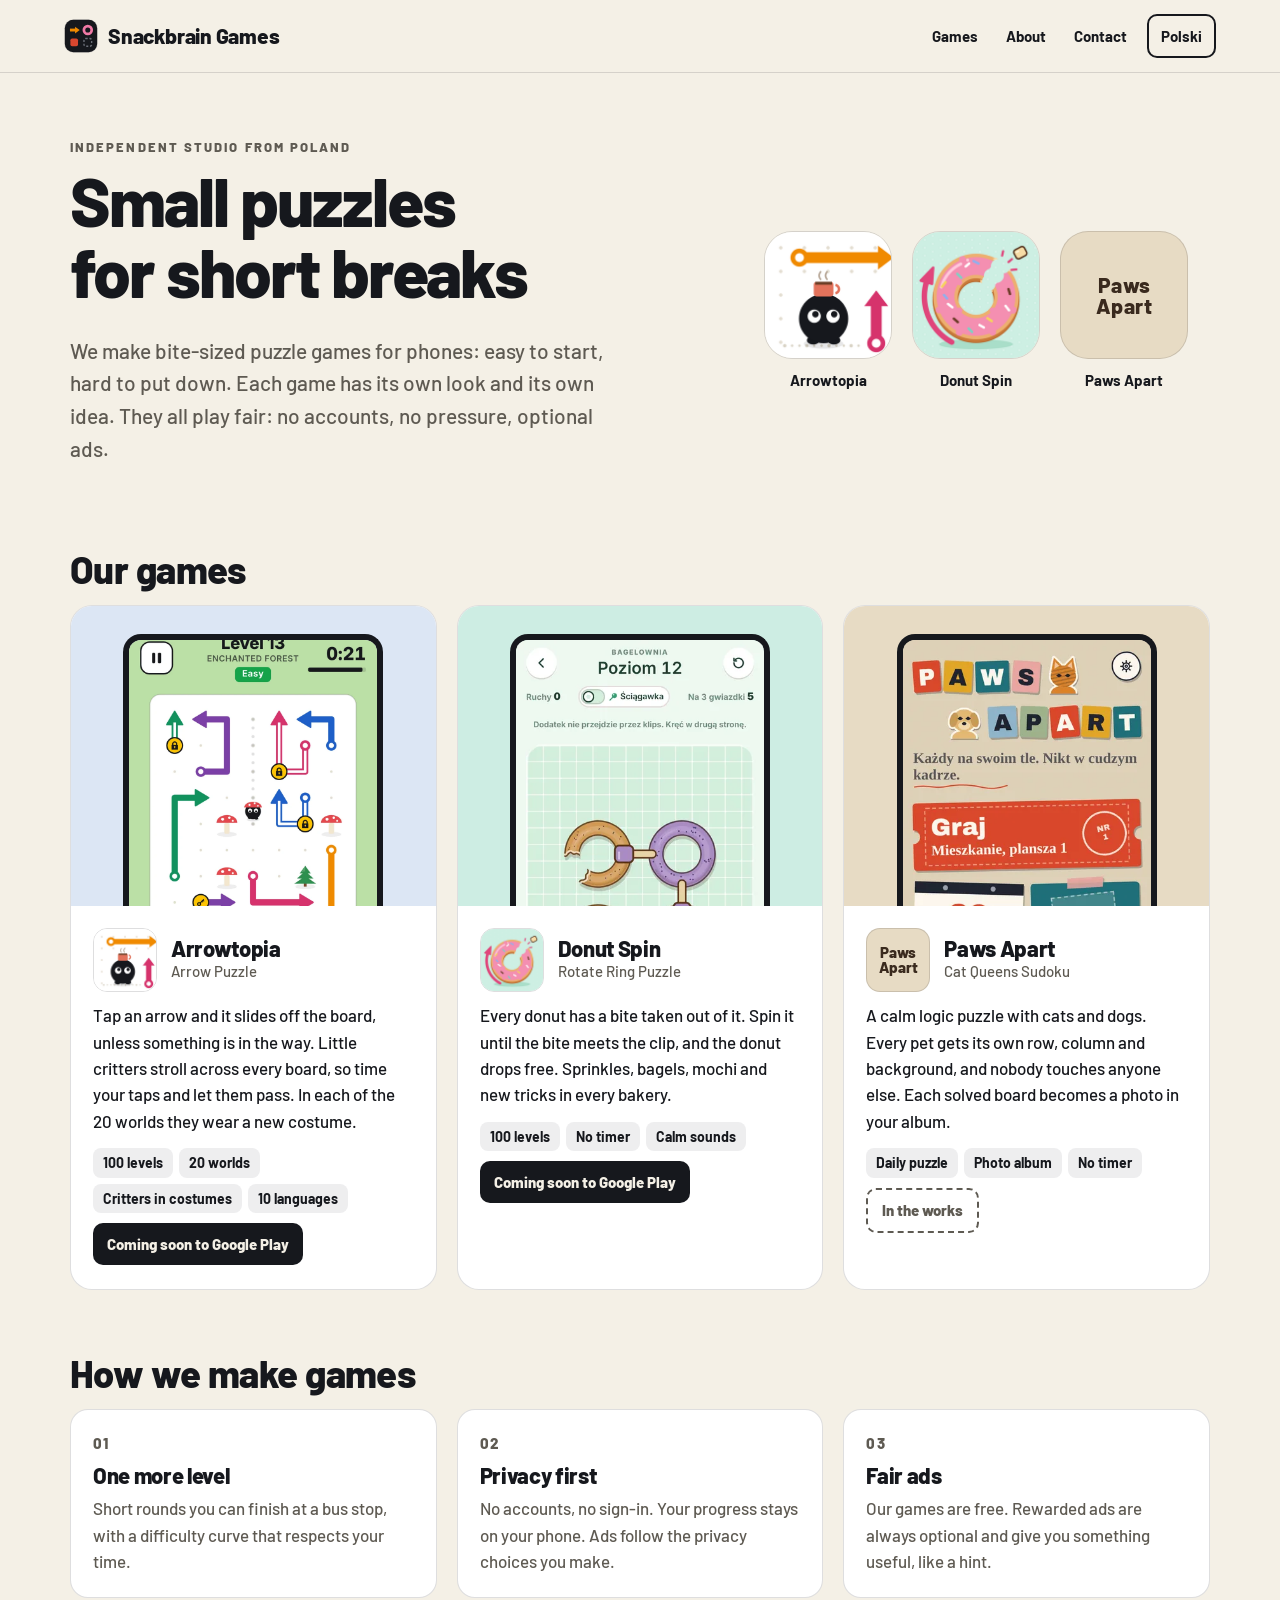
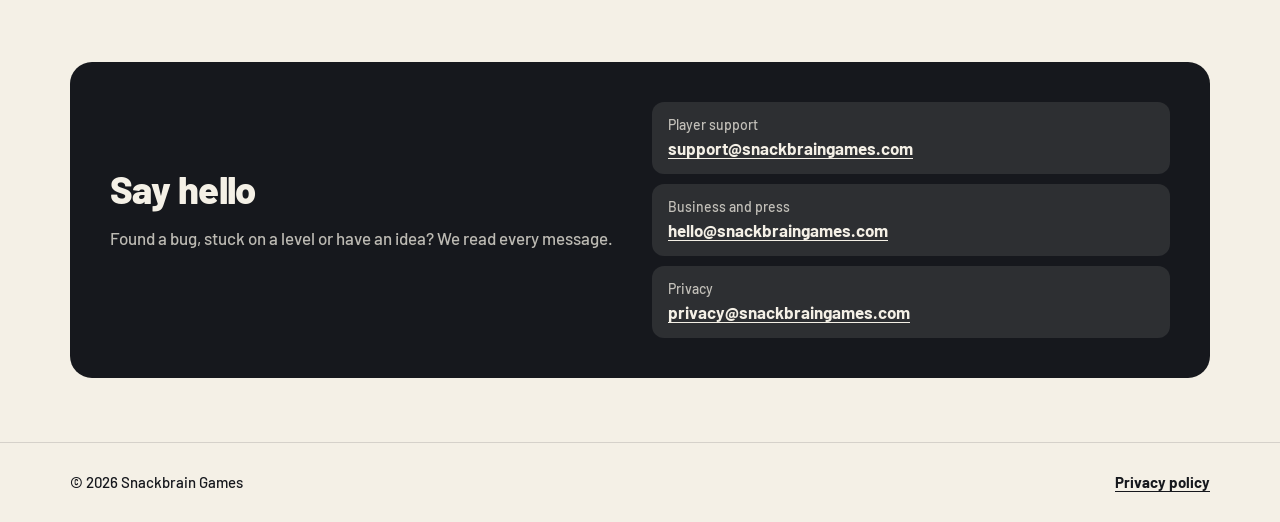
==== commit b18d8d25: "Arrowtopia card: critters text (EN, PL), new icon with the critter, new screenshot Co-Authored-By: C" ====
--- a/index.html
+++ b/index.html
@@ -46,12 +46,12 @@
     <div class="games">
 
       <article class="game" id="arrowtopia" style="--g:#DCE6F4">
-        <div class="stage"><img class="shot" src="assets/arrowtopia-shot.webp" width="390" height="650" alt="Arrowtopia: a board of coloured arrows, padlocks and keys"></div>
+        <div class="stage"><img class="shot" src="assets/arrowtopia-shot.webp" width="390" height="650" alt="Arrowtopia: coloured arrows on a board, with a little critter in a mushroom cap walking its dotted path"></div>
         <div class="body">
           <div class="head"><img src="assets/arrowtopia-icon-256.png" width="64" height="64" alt=""><div><h3>Arrowtopia</h3><p class="sub">Arrow Puzzle</p></div></div>
-          <p lang="en">Tap an arrow and it slides off the board, unless something is in the way. Find the right order and beat the clock. Padlocks, fire, ice and barrels keep every world fresh.</p>
-          <p lang="pl">Stuknij strzałkę, a wyleci z planszy, chyba że coś stoi jej na drodze. Znajdź właściwą kolejność i zdąż przed czasem. Kłódki, ogień, lód i beczki sprawiają, że każdy świat jest inny.</p>
-          <ul class="chips"><li lang="en">100 levels</li><li lang="pl">100 poziomów</li><li lang="en">20 worlds</li><li lang="pl">20 światów</li><li lang="en">10 languages</li><li lang="pl">10 języków</li></ul>
+          <p lang="en">Tap an arrow and it slides off the board, unless something is in the way. Little critters stroll across every board, so time your taps and let them pass. In each of the 20 worlds they wear a new costume.</p>
+          <p lang="pl">Stuknij strzałkę, a wyleci z planszy, chyba że coś stoi jej na drodze. Po każdej planszy spacerują małe stworki, więc wyczuj moment i przepuść je. W każdej z 20 krain noszą inne przebranie.</p>
+          <ul class="chips"><li lang="en">100 levels</li><li lang="pl">100 poziomów</li><li lang="en">20 worlds</li><li lang="pl">20 krain</li><li lang="en">Critters in costumes</li><li lang="pl">Stworki w przebraniach</li><li lang="en">10 languages</li><li lang="pl">10 języków</li></ul>
           <p class="status soon"><span lang="en">Coming soon to Google Play</span><span lang="pl">Wkrótce w Google Play</span></p>
         </div>
       </article>
